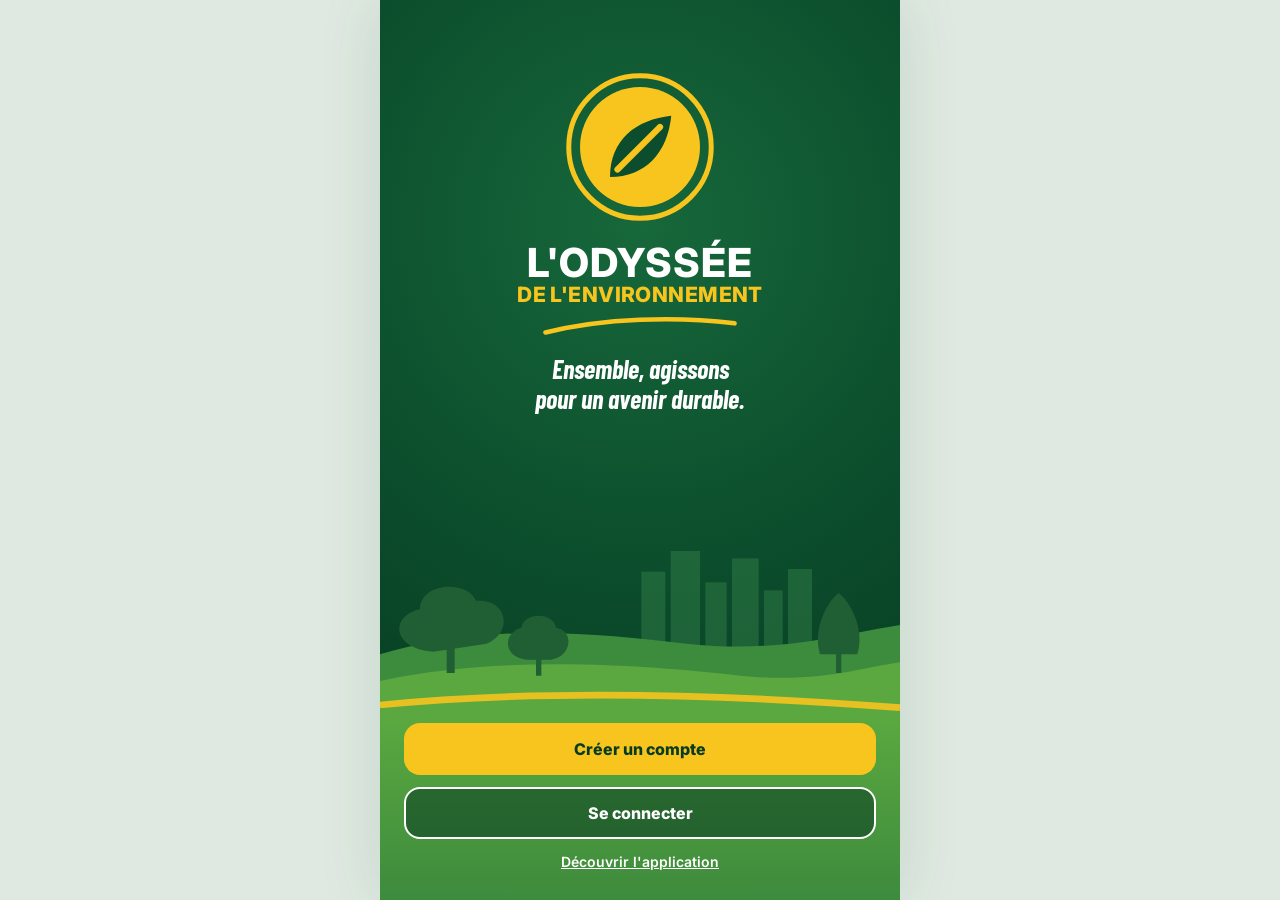
==== index.html @ a7a8e8b0 "feat: prototype complet d'Odyssée Connect (v0.9.0) Appli web installable, mode démonstration et Supa" ====
<!DOCTYPE html>
<html lang="fr">
<head>
<meta charset="utf-8">
<meta name="viewport" content="width=device-width, initial-scale=1">
<title>Odyssée Connect</title>
<meta name="description" content="La plateforme de la communauté Odyssée : événements, 10 KM de Yaoundé, actions environnementales, bénévolat, formations, impact et boutique.">
<meta name="theme-color" content="#0b4d2c">
<link rel="manifest" href="manifest.webmanifest">
<link rel="icon" href="icons/icon-192.png" type="image/png">
<link rel="apple-touch-icon" href="icons/icon-192.png">
<link rel="preconnect" href="https://fonts.googleapis.com">
<link href="https://fonts.googleapis.com/css2?family=Barlow+Condensed:ital,wght@1,700;1,800&family=Inter:wght@400;500;600;700;800&display=swap" rel="stylesheet">
<link rel="stylesheet" href="css/app.css">
</head>
<body>
<div class="app">
  <div id="bandeau-demo" class="demo" hidden></div>
  <main id="vue" tabindex="-1" aria-live="polite"></main>
  <nav class="tabs" aria-label="Navigation principale">
    <a href="#accueil" data-tab="accueil"><span class="tab-ico"><svg viewBox="0 0 24 24" fill="none" stroke="currentColor" stroke-width="2" stroke-linecap="round" stroke-linejoin="round" aria-hidden="true"><path d="m3 10 9-7 9 7v10a2 2 0 0 1-2 2H5a2 2 0 0 1-2-2z"/></svg></span>Accueil</a>
    <a href="#evenements" data-tab="evenements"><span class="tab-ico"><svg viewBox="0 0 24 24" fill="none" stroke="currentColor" stroke-width="2" stroke-linecap="round" stroke-linejoin="round" aria-hidden="true"><rect x="3" y="4" width="18" height="18" rx="2"/><path d="M16 2v4M8 2v4M3 10h18"/></svg></span>Événements</a>
    <a href="#actions" data-tab="actions"><span class="tab-ico"><svg viewBox="0 0 24 24" fill="none" stroke="currentColor" stroke-width="2" stroke-linecap="round" stroke-linejoin="round" aria-hidden="true"><path d="M11 20A7 7 0 0 1 9.8 6.1C15.5 5 17 4.5 19 2c1 2 2 4.2 2 8 0 5.5-4.8 10-10 10z"/><path d="M2 21c0-3 1.9-5.4 5.1-6"/></svg></span>Actions</a>
    <a href="#communaute" data-tab="communaute"><span class="tab-ico"><svg viewBox="0 0 24 24" fill="none" stroke="currentColor" stroke-width="2" stroke-linecap="round" stroke-linejoin="round" aria-hidden="true"><circle cx="9" cy="7" r="3"/><circle cx="17" cy="9" r="2"/><path d="M3 21a6 6 0 0 1 12 0M14 21a4 4 0 0 1 7 0"/></svg></span>Communauté</a>
    <a href="#profil" data-tab="profil"><span class="tab-ico"><svg viewBox="0 0 24 24" fill="none" stroke="currentColor" stroke-width="2" stroke-linecap="round" stroke-linejoin="round" aria-hidden="true"><circle cx="12" cy="8" r="4"/><path d="M4 21a8 8 0 0 1 16 0"/></svg></span>Profil</a>
  </nav>
</div>
<script src="js/config.js"></script>
<script>
  if (window.ODC_CONFIG && ODC_CONFIG.supabaseUrl) {
    document.write('<script src="https://cdn.jsdelivr.net/npm/@supabase/supabase-js@2.45.4/dist/umd/supabase.min.js"><\/script>');
  }
</script>
<script src="js/vendor/qrcode.min.js"></script>
<script src="js/data.js"></script>
  <script src="js/parcours.js"></script>
  <script src="js/app.js"></script>
</body>
</html>
---- css/app.css ----
/*
VOICE   : application officielle, chaleureuse et sérieuse, lisible au soleil
IDEA    : un dossard de course : bandes vert, rouge, jaune, gros chiffres
PICTURE : photo des coureurs devant le monument, compte à rebours en grand
COLOUR  : vert forêt dominant, jaune soleil en accent, rouge pour la solidarité
TYPE    : Inter, chiffres en 800 ; LAYOUT : colonne mobile, barre d'onglets en bas
*/
:root{
  color-scheme:light;
  --vert:#0b4d2c;--vert-f:#083b22;--vert-c:#e2efe5;--jaune:#f7c51e;--jaune-c:#fdf1c4;--rouge:#c62828;
  --fond:#f4f7f2;--carte:#ffffff;--ligne:#dde7df;--encre:#13241a;--doux:#4a5a50;--pale:#d5e6da;
  --r:18px;--ombre:0 8px 22px rgba(19,36,26,.10)
}
*{box-sizing:border-box;min-width:0}
html{-webkit-text-size-adjust:100%}
body{margin:0;background:#dfe9e1;color:var(--encre);font:16px/1.5 Inter,system-ui,-apple-system,"Segoe UI",Roboto,sans-serif;overflow-x:clip}
button,input,select,textarea{font:inherit;color:inherit}
a{color:var(--vert)}
img{max-width:100%;display:block}
.app{max-width:520px;margin:0 auto;min-height:100vh;min-height:100dvh;background:var(--fond);display:flex;flex-direction:column;position:relative;box-shadow:0 0 60px rgba(11,77,44,.12)}
main{flex:1;padding-bottom:96px}
.demo{background:var(--jaune);color:var(--vert-f);font-size:13px;font-weight:600;padding:8px 16px;text-align:center}
.demo button{background:none;border:0;text-decoration:underline;font-weight:700;cursor:pointer;padding:0 4px;color:inherit;min-height:0}

/* En-tête */
.entete{background:var(--vert);color:#fff;padding:14px 16px;display:flex;align-items:center;gap:12px;position:sticky;top:0;z-index:5}
.entete h1{margin:0;font-size:18px;font-weight:800;line-height:1.2;flex:1}
.entete small{display:block;color:var(--jaune);font-size:12px;font-weight:500}
.rond{width:44px;height:44px;border-radius:22px;border:0;background:rgba(255,255,255,.12);display:inline-flex;align-items:center;justify-content:center;color:#fff;text-decoration:none;cursor:pointer;flex:none}
.rond svg{width:22px;height:22px}

/* Blocs */
.pad{padding:16px}
.titre{margin:20px 16px 10px;font-size:18px;font-weight:800;line-height:1.25}
.sous{margin:-4px 16px 12px;color:var(--doux);font-size:14px}
.carte{background:var(--carte);border:1px solid var(--ligne);border-radius:var(--r);padding:14px 16px}
.pile{display:flex;flex-direction:column;gap:10px}
.grille2{display:grid;grid-template-columns:repeat(2,minmax(0,1fr));gap:10px}
.note{font-size:13px;color:var(--doux);line-height:1.45}
.info{display:flex;gap:10px;align-items:flex-start;background:var(--vert-c);border-radius:14px;padding:12px 14px;font-size:14px;line-height:1.45}
.info.j{background:var(--jaune-c);color:#4b3d00}
.info.r{background:#fde8e8;color:#7d1515}
.info svg{width:20px;height:20px;flex:none;margin-top:1px}

/* Boutons */
.btn{display:flex;align-items:center;justify-content:center;gap:8px;min-height:52px;padding:0 18px;border-radius:16px;border:0;font-weight:800;font-size:16px;text-decoration:none;cursor:pointer;background:var(--vert);color:#fff;width:100%;text-align:center}
.btn.j{background:var(--jaune);color:var(--vert-f)}
.btn.r{background:var(--rouge);color:#fff}
.btn.contour{background:transparent;border:2px solid var(--vert);color:var(--vert)}
.btn.petit{min-height:44px;font-size:14px;border-radius:12px;width:auto;padding:0 14px}
.btn[disabled]{opacity:.55;cursor:not-allowed}
.btn:focus-visible,.choix:focus-visible,.rond:focus-visible,.onglet:focus-visible,input:focus-visible,select:focus-visible{outline:3px solid var(--jaune);outline-offset:2px}

/* Accueil */
.une{margin:14px 16px 0;border-radius:22px;overflow:hidden;background:var(--vert);box-shadow:0 12px 28px rgba(11,77,44,.25)}
.une img{width:100%;height:170px;object-fit:cover;object-position:50% 28%}
.une .corps{padding:14px 16px 16px;display:flex;flex-direction:column;gap:8px;color:#fff}
.pastille{align-self:flex-start;background:var(--jaune);color:var(--vert-f);font-size:11px;font-weight:800;padding:4px 10px;border-radius:999px;text-transform:uppercase;letter-spacing:.04em}
.une h2{margin:0;font-size:24px;line-height:1.15;font-weight:800}
.une p{margin:0;color:var(--pale);font-size:14px}
.compte{display:grid;grid-template-columns:repeat(4,minmax(0,1fr));gap:6px;margin:4px 0 6px}
.compte div{background:rgba(255,255,255,.1);border-radius:12px;padding:8px 0;text-align:center}
.compte b{display:block;font-size:26px;line-height:1.05;font-weight:800;font-variant-numeric:tabular-nums}
.compte b.j{color:var(--jaune)}
.compte span{font-size:10px;font-weight:600;text-transform:uppercase;letter-spacing:.05em;color:var(--pale)}
.raccourcis{display:grid;grid-template-columns:repeat(4,minmax(0,1fr));gap:8px;padding:16px 16px 0}
.raccourcis a{display:flex;flex-direction:column;align-items:center;gap:6px;text-decoration:none;color:var(--encre);font-size:12px;font-weight:600;text-align:center}
.raccourcis span{width:58px;height:58px;border-radius:18px;background:var(--vert-c);display:flex;align-items:center;justify-content:center}
.raccourcis a:first-child span{background:var(--vert)}
.raccourcis a:last-child span{background:var(--jaune-c)}
.raccourcis svg{width:25px;height:25px}

/* Jauge */
.jauge{height:12px;border-radius:6px;background:var(--vert-c);overflow:hidden}
.jauge i{display:block;height:100%;background:var(--vert);border-radius:6px;min-width:6px;transition:width .6s}
.fonds-tete{background:var(--vert);color:#fff;padding:6px 20px 22px}
.fonds-tete .jauge{background:rgba(255,255,255,.18)}
.fonds-tete .jauge i{background:var(--jaune)}
.gros{font-size:28px;font-weight:800;letter-spacing:-.02em;font-variant-numeric:tabular-nums}

/* Distances et choix */
.choix{display:flex;align-items:center;gap:14px;width:100%;padding:12px 14px;border-radius:18px;background:var(--carte);border:2px solid var(--ligne);cursor:pointer;text-align:left}
.choix[aria-pressed=true],.choix[aria-checked=true]{border-color:var(--vert);box-shadow:0 6px 16px rgba(11,77,44,.16)}
.badge-km{width:64px;height:64px;flex:none;border-radius:16px;display:flex;align-items:center;justify-content:center;font-weight:800;font-size:18px}
.vert{background:var(--vert);color:#fff}.jaune{background:var(--jaune);color:var(--vert-f)}.rouge{background:var(--rouge);color:#fff}
.choix .txt{display:flex;flex-direction:column;gap:2px;flex:1}
.choix .txt b{font-size:15px}
.choix .txt span{font-size:13px;color:var(--doux)}
.choix .txt em{font-style:normal;font-size:13px;font-weight:700;color:var(--vert)}
.radio{width:22px;height:22px;flex:none;border-radius:11px;border:2px solid #9aa89f;background:#fff}
[aria-pressed=true] .radio,[aria-checked=true] .radio{border:7px solid var(--vert)}
.puces{display:flex;flex-wrap:wrap;gap:8px}
.puce{min-height:44px;padding:0 14px;border-radius:12px;border:2px solid var(--vert);background:#fff;color:var(--vert);font-weight:800;font-size:14px;cursor:pointer}
.puce[aria-pressed=true]{background:var(--vert);color:#fff}

/* Formulaires */
form{display:flex;flex-direction:column;gap:12px}
label.champ{display:flex;flex-direction:column;gap:5px;font-size:13px;font-weight:700}
label.champ input,label.champ select{height:48px;border:1px solid #c3d1c6;border-radius:12px;padding:0 12px;font-size:16px;font-weight:500;background:#fff;width:100%}
label.champ small{font-weight:500;color:var(--doux)}
.case{display:flex;gap:10px;align-items:flex-start;font-size:13px;line-height:1.45;color:#33433a}
.case input{width:22px;height:22px;margin:0;accent-color:var(--vert);flex:none}
.erreur{color:var(--rouge);font-size:14px;font-weight:600;min-height:0}
.erreur:empty{display:none}
.recap{display:flex;justify-content:space-between;align-items:baseline;gap:12px;font-size:15px}
.recap b{font-size:20px;font-weight:800;white-space:nowrap}
.barre-bas{position:sticky;bottom:72px;background:var(--carte);border-top:1px solid var(--ligne);padding:12px 16px;display:flex;flex-direction:column;gap:8px;z-index:3}
.etapes{display:grid;grid-template-columns:repeat(4,minmax(0,1fr));gap:6px;padding:14px 16px 0}
.etapes div{display:flex;flex-direction:column;gap:6px;font-size:11px;color:#5d6b62}
.etapes i{height:5px;border-radius:3px;background:#cfdcd2}
.etapes .ok{color:var(--vert);font-weight:800}
.etapes .ok i{background:var(--vert)}

/* Paiement */
.montant{font-size:34px;font-weight:800;letter-spacing:-.02em;font-variant-numeric:tabular-nums;white-space:nowrap}
.ref{font-family:ui-monospace,Menlo,Consolas,monospace;font-weight:800;font-size:18px;background:var(--jaune-c);padding:4px 10px;border-radius:8px;white-space:nowrap}
.op{width:48px;height:48px;flex:none;border-radius:12px;display:flex;align-items:center;justify-content:center;font-weight:800;font-size:13px;color:var(--encre)}
.op.mtn{background:#ffcb05}.op.orange{background:#ff7900}
ol.etp{margin:0;padding-left:20px;display:flex;flex-direction:column;gap:8px;font-size:15px}

/* Dossard */
.dossard-fond{background:var(--vert);padding:6px 20px 24px}
.dossard{background:#fff;border-radius:24px;overflow:hidden;box-shadow:0 16px 36px rgba(0,0,0,.25)}
.bandes{display:flex;height:8px}.bandes i{flex:1}
.dossard .corps{padding:16px 20px 20px;display:flex;flex-direction:column;align-items:center;gap:10px;text-align:center}
.numero{width:100%;border:3px solid var(--jaune);border-radius:16px;font-size:clamp(56px,18vw,78px);font-weight:800;line-height:1;padding:12px 0;letter-spacing:-.02em;font-variant-numeric:tabular-nums}
#qr{padding:10px;background:#fff;border:1px solid var(--ligne);border-radius:12px}
#qr img,#qr canvas{width:170px;height:170px}
.statut{display:inline-flex;align-items:center;gap:6px;font-size:13px;font-weight:800;padding:5px 12px;border-radius:999px}
.s-en_attente{background:var(--jaune-c);color:#6b5200}.s-paiement_declare{background:#e3f0fb;color:#1d4f80}
.s-paye,.s-valide,.s-livree,.s-payee{background:var(--vert-c);color:var(--vert)}.s-annule,.s-annulee{background:#fde8e8;color:#8a1c1c}
.s-nouvelle,.s-confirmee{background:#eef0f2;color:#33433a}

/* Boutique */
.onglets{display:grid;grid-template-columns:repeat(2,minmax(0,1fr));gap:4px;background:rgba(255,255,255,.12);border-radius:14px;padding:4px;margin:0 16px 14px}
.onglet{display:flex;align-items:center;justify-content:center;min-height:42px;border-radius:11px;color:#fff;font-weight:700;font-size:14px;text-decoration:none}
.onglet[aria-current=page]{background:#fff;color:var(--vert)}
.article{display:flex;gap:12px;align-items:center}
.vignette{width:58px;height:58px;flex:none;border-radius:14px;display:flex;align-items:center;justify-content:center}
.vignette svg{width:32px;height:32px}
.qte{display:flex;align-items:center;gap:6px}
.qte button{width:40px;height:40px;border-radius:12px;border:2px solid var(--vert);background:#fff;color:var(--vert);font-weight:800;font-size:18px;cursor:pointer}
.qte output{min-width:22px;text-align:center;font-weight:800}
.tailles{display:flex;flex-wrap:wrap;gap:6px;margin-top:8px}
.tailles button{min-width:44px;height:40px;border-radius:10px;border:2px solid #c9d6cc;background:#fff;font-weight:800;font-size:13px;cursor:pointer}
.tailles button[aria-pressed=true]{background:var(--vert);border-color:var(--vert);color:#fff}
.tag{display:inline-block;font-size:10px;font-weight:800;padding:3px 8px;border-radius:999px;text-transform:uppercase;letter-spacing:.04em;background:var(--vert);color:#fff}
.tag.ex{background:#eef0f2;color:#4a5a50}

/* Onglets du bas */
.tabs{position:fixed;bottom:0;left:0;right:0;max-width:520px;margin:0 auto;background:#fff;border-top:1px solid var(--ligne);display:grid;grid-template-columns:repeat(5,minmax(0,1fr));padding:6px 4px calc(10px + env(safe-area-inset-bottom));z-index:10}
.tabs a{display:flex;flex-direction:column;align-items:center;justify-content:center;gap:3px;min-height:52px;text-decoration:none;color:#5d6b62;font-size:11px;font-weight:600}
.tabs a[aria-current=page]{color:var(--vert);font-weight:800}
.tabs svg{width:23px;height:23px}

/* Espace organisateurs */
.stats{display:grid;grid-template-columns:repeat(2,minmax(0,1fr));gap:10px}
.stat{background:var(--carte);border:1px solid var(--ligne);border-radius:16px;padding:12px 14px}
.stat b{display:block;font-size:24px;font-weight:800;font-variant-numeric:tabular-nums;line-height:1.2}
.stat span{font-size:12px;color:var(--doux)}
.filtres{display:flex;flex-wrap:wrap;gap:8px}
.filtres select,.filtres input{height:44px;border:1px solid #c3d1c6;border-radius:12px;padding:0 10px;background:#fff;font-size:15px}
.filtres input{flex:1 1 180px}
.ligne-adm{display:flex;flex-direction:column;gap:6px}
.ligne-adm .haut{display:flex;justify-content:space-between;gap:10px;align-items:flex-start}
.ligne-adm .actions{display:flex;flex-wrap:wrap;gap:8px;margin-top:4px}
.meta{font-size:13px;color:var(--doux)}
.onglets-adm{display:flex;gap:6px;overflow-x:auto;padding:12px 16px 4px}
.onglets-adm button{flex:none;min-height:40px;padding:0 14px;border-radius:999px;border:2px solid var(--vert);background:#fff;color:var(--vert);font-weight:800;font-size:13px;cursor:pointer}
.onglets-adm button[aria-pressed=true]{background:var(--vert);color:#fff}

/* Toast */
.toast{position:fixed;left:50%;bottom:92px;transform:translateX(-50%);background:var(--encre);color:#fff;padding:12px 18px;border-radius:14px;font-size:14px;font-weight:600;z-index:20;max-width:90vw;box-shadow:var(--ombre)}
.vide{text-align:center;color:var(--doux);padding:24px 16px;font-size:14px}
.charge{opacity:.6;pointer-events:none}
@media (prefers-reduced-motion:reduce){*{transition:none!important}}
@media (min-width:560px){body{padding:0}}

/* Lot 2 : actualités, bénévoles, résultats, scan */
.lien-carte{text-decoration:none;color:inherit;display:flex;justify-content:space-between;align-items:center;gap:10px}
.lien-carte>span:last-child{color:var(--vert);font-weight:700;font-size:14px;flex:none}
.annonce p{margin:0;font-size:15px;line-height:1.5;white-space:pre-line}
.annonce.court p{display:-webkit-box;-webkit-line-clamp:3;-webkit-box-orient:vertical;overflow:hidden}
label.champ textarea{border:1px solid #c3d1c6;border-radius:12px;padding:10px 12px;font-size:16px;font-weight:500;background:#fff;width:100%;resize:vertical;font-family:inherit}
label.case.carte{align-items:flex-start}
form.filtres{flex-direction:row;flex-wrap:wrap;align-items:center}
.res{display:flex;align-items:center;gap:12px;padding:10px 14px}
.res .rang{width:40px;height:40px;flex:none;border-radius:12px;background:var(--vert-c);color:var(--vert);display:flex;align-items:center;justify-content:center;font-weight:800;font-variant-numeric:tabular-nums}
.res .temps{font-weight:800;font-size:17px;font-variant-numeric:tabular-nums;white-space:nowrap}
.s-ben-nouveau{background:var(--jaune-c);color:#6b5200}.s-ben-contacte{background:#e3f0fb;color:#1d4f80}.s-ben-retenu{background:var(--vert-c);color:var(--vert)}.s-ben-decline{background:#eef0f2;color:#4a5a50}
.scanner{position:relative;border-radius:16px;overflow:hidden;background:#000;aspect-ratio:1/1;max-width:340px;width:100%;align-self:center}
.scanner video{width:100%;height:100%;object-fit:cover;display:block}
.scanner .cadre{position:absolute;inset:18%;border:3px solid var(--jaune);border-radius:16px;box-shadow:0 0 0 999px rgba(0,0,0,.35)}
.selecteur-fonce .note{color:var(--pale)}
.selecteur-fonce .puce{background:transparent;color:#fff;border-color:rgba(255,255,255,.6)}
.selecteur-fonce .puce[aria-pressed=true]{background:var(--jaune);color:var(--vert-f);border-color:var(--jaune)}

/* Lot 3 : plateforme communautaire */
.modules{display:grid;grid-template-columns:repeat(3,minmax(0,1fr));gap:10px;padding:0 16px}
.modules a{display:flex;flex-direction:column;align-items:center;justify-content:center;gap:6px;min-height:92px;padding:10px 6px;border-radius:18px;background:var(--carte);border:1px solid var(--ligne);text-decoration:none;color:var(--encre);font-size:13px;font-weight:700;text-align:center;line-height:1.2}
.modules a span{width:44px;height:44px;border-radius:14px;display:flex;align-items:center;justify-content:center;background:var(--vert-c);color:var(--vert)}
.modules a svg{width:24px;height:24px}
.modules .m-vert span{background:var(--vert);color:#fff}
.modules .m-jaune span{background:var(--jaune);color:var(--vert-f)}
.modules .m-rouge span{background:#fde8e8;color:var(--rouge)}
.segments{display:grid;grid-auto-flow:column;grid-auto-columns:minmax(0,1fr);gap:4px;background:var(--vert-c);border-radius:14px;padding:4px}
.segments button{min-height:40px;border:0;border-radius:11px;background:transparent;color:var(--vert);font-weight:700;font-size:14px;cursor:pointer}
.segments button[aria-pressed=true]{background:var(--vert);color:#fff}
.ev,.module-ligne{display:flex;align-items:center;gap:12px;width:100%;cursor:pointer;text-decoration:none;color:inherit;font:inherit}
button.ev{text-align:left}
.v-ev{background:var(--vert-c);color:var(--vert)}
.v-action{background:var(--vert);color:var(--jaune)}
.impact-grille{display:grid;grid-template-columns:repeat(2,minmax(0,1fr));gap:10px}
.tuile{background:var(--vert-c);border-radius:18px;padding:14px;display:flex;flex-direction:column;gap:2px}
.tuile .ico{width:36px;height:36px;border-radius:12px;background:#fff;color:var(--vert);display:flex;align-items:center;justify-content:center;margin-bottom:6px}
.tuile .ico svg{width:20px;height:20px}
.tuile b{font-size:clamp(20px,6vw,26px);font-weight:800;line-height:1.1;font-variant-numeric:tabular-nums;color:var(--vert-f)}
.tuile>span:last-child{font-size:13px;color:#33433a}
.carte-vide{border:2px dashed #b9cbbd;border-radius:18px;padding:28px 18px;display:flex;flex-direction:column;align-items:center;gap:6px;text-align:center;background:#fff}
.carte-vide>span:first-child{width:52px;height:52px;border-radius:26px;background:var(--vert-c);color:var(--vert);display:flex;align-items:center;justify-content:center}
.carte-vide>span:first-child svg{width:26px;height:26px}
.legende{width:16px;height:16px;border-radius:8px;flex:none}
.l-eau{background:#2f8fd6}.l-croix{background:var(--rouge)}.l-dechets{background:var(--vert)}.l-arrivee{background:var(--jaune)}
.avatar{width:76px;height:76px;border-radius:38px;background:var(--jaune);color:var(--vert-f);display:flex;align-items:center;justify-content:center;font-size:32px;font-weight:800;border:3px solid #fff}
.badges{display:grid;grid-template-columns:repeat(auto-fill,minmax(130px,1fr));gap:8px}
.badge{border:1px solid var(--ligne);border-radius:14px;padding:10px;display:flex;flex-direction:column;gap:2px;opacity:.55}
.badge span{width:30px;height:30px;border-radius:15px;background:#eef0f2;color:#5d6b62;display:flex;align-items:center;justify-content:center}
.badge span svg{width:16px;height:16px}
.badge b{font-size:13px}.badge small{font-size:12px;color:var(--doux);line-height:1.3}
.badge.ok{opacity:1;border-color:var(--jaune);background:var(--jaune-c)}
.badge.ok span{background:var(--vert);color:#fff}
.attestation{background:#fff;border:2px solid var(--jaune);border-radius:20px;overflow:hidden}
.choix.reponse{min-height:56px}
.choix.reponse.bonne{border-color:var(--vert);background:var(--vert-c)}
.choix.reponse.fausse{border-color:var(--rouge);background:#fde8e8}
.choix[disabled]{cursor:default}
.lien-simple{display:flex;justify-content:space-between;gap:10px;width:100%;background:none;border:0;border-top:1px solid var(--ligne);padding:10px 0 0;font:inherit;color:inherit;text-align:left;cursor:pointer}
.s-par-inscrit{background:#eef0f2;color:#33433a}.s-par-present{background:var(--vert-c);color:var(--vert)}.s-par-absent{background:var(--jaune-c);color:#6b5200}.s-par-annule{background:#fde8e8;color:#8a1c1c}
.s-cand-nouveau{background:var(--jaune-c);color:#6b5200}.s-cand-en_cours{background:#e3f0fb;color:#1d4f80}.s-cand-accepte{background:var(--vert-c);color:var(--vert)}.s-cand-refuse{background:#eef0f2;color:#4a5a50}
fieldset.carte legend{color:var(--vert)}
.carte>span>svg{width:20px;height:20px;flex:none}

/* Lot 4 : design des maquettes (ouverture, accueil, onglets) */
.tabs a .tab-ico{width:44px;height:34px;border-radius:17px;display:flex;align-items:center;justify-content:center}
.tabs a[aria-current=page] .tab-ico{background:var(--vert);color:#fff;width:48px;height:36px}
.tabs a[aria-current=page] .tab-ico svg{width:22px;height:22px}
body.plein-ecran .tabs,body.plein-ecran #bandeau-demo{display:none!important}
body.plein-ecran main{padding-bottom:0}

.barre-acc{background:var(--vert);color:#fff;display:grid;grid-template-columns:44px 1fr 44px;align-items:center;gap:8px;padding:10px 12px;position:sticky;top:0;z-index:5}
.barre-acc h1{margin:0;text-align:center;font-size:19px;font-weight:800}
.rond-clair{width:44px;height:44px;border-radius:22px;display:flex;align-items:center;justify-content:center;color:#fff;position:relative}
.rond-clair svg{width:24px;height:24px}
.pastille-rouge{position:absolute;top:9px;right:10px;width:9px;height:9px;border-radius:5px;background:var(--rouge);border:2px solid var(--vert)}

.hero-acc{position:relative;background:var(--vert)}
.hero-acc img{width:100%;height:230px;object-fit:cover;object-position:50% 20%}
.hero-bas{position:relative;margin-top:-58px;padding:0 16px 14px}
.hero-courbe{position:absolute;left:0;right:0;top:0;width:100%;height:60px}
.hero-titre{position:relative;display:flex;align-items:flex-end;justify-content:flex-end;gap:6px;padding-top:26px}
.hero-coureur{width:104px;height:78px;flex:none;margin-right:auto}
.hero-titre p{margin:0;display:flex;flex-direction:column;align-items:flex-end;font-family:"Barlow Condensed","Arial Narrow",Inter,sans-serif;font-style:italic;color:#fff;line-height:.92;text-shadow:0 2px 0 rgba(0,0,0,.18)}
.t-grand{font-size:44px;font-weight:800;letter-spacing:.01em}
.t-moyen{font-size:30px;font-weight:700}
.hero-tag{position:relative;margin:8px 0 0;text-align:center;color:#fff;font-weight:700;font-size:15px}
.hero-tag i{font-style:normal;color:var(--jaune);margin:0 4px}

.tuiles{display:grid;grid-template-columns:repeat(3,minmax(0,1fr));gap:10px;padding:16px 16px 0}
.tuiles a{display:flex;flex-direction:column;align-items:center;justify-content:center;gap:6px;min-height:96px;padding:12px 6px;border-radius:16px;text-decoration:none;color:var(--vert-f);font-size:12.5px;font-weight:700;text-align:center;line-height:1.2}
.tuiles a span{color:var(--vert)}
.tuiles svg{width:30px;height:30px}
.tuiles .t1{background:#e3f1e6}.tuiles .t2{background:#e7f3dc}.tuiles .t3{background:#fdf1c4}
.tuiles .t4{background:#dcf0ec}.tuiles .t5{background:#ece7f7}.tuiles .t6{background:#e3f1e6}
.tuiles .t3 span{color:#7a5b00}.tuiles .t5 span{color:#5b3f99}
.tous-services{display:block;text-align:right;padding:8px 18px 0;font-size:14px;font-weight:700;text-decoration:none}
.prochain{display:flex;align-items:center;gap:12px;text-decoration:none;color:inherit;padding:10px 12px}
.prochain b{font-size:15px}
.prochain span{font-size:13px}
.vignette-course{width:56px;height:56px;flex:none;border-radius:12px;background:linear-gradient(160deg,var(--vert) 60%,var(--jaune) 60%);color:#fff;display:flex;align-items:center;justify-content:center}
.vignette-course svg{width:30px;height:30px}
.j-moins{background:var(--jaune);color:var(--vert-f);font-weight:800;font-size:12px!important;padding:4px 8px;border-radius:999px;white-space:nowrap}
.chevron{color:var(--vert);font-size:26px;line-height:1}

.ouverture{min-height:100vh;min-height:100dvh;background:radial-gradient(120% 70% at 50% 25%,#17683b 0%,#0b4d2c 55%,#083b22 100%);color:#fff;display:flex;flex-direction:column;position:relative;overflow:hidden}
.ouv-haut{display:flex;flex-direction:column;align-items:center;text-align:center;padding:72px 24px 0}
.ouv-logo{width:150px;height:150px}
.ouv-haut h1{margin:20px 0 0;display:flex;flex-direction:column;line-height:1.05}
.ouv-haut h1 span{font-size:40px;font-weight:800;letter-spacing:.02em}
.ouv-haut h1 small{font-size:21px;font-weight:800;color:var(--jaune);letter-spacing:.02em}
.ouv-trait{width:200px;height:22px;margin-top:10px}
.ouv-slogan{margin:16px 0 0;font-family:"Barlow Condensed","Arial Narrow",Inter,sans-serif;font-style:italic;font-weight:700;font-size:26px;line-height:1.15}
.ouv-paysage{width:100%;height:170px;margin-top:auto;display:block}
.ouv-boutons{background:#3d8b3d;background:linear-gradient(#5aa83f,#3d8b3d);padding:4px 24px calc(28px + env(safe-area-inset-bottom));display:flex;flex-direction:column;gap:12px;margin-top:-2px}
.ouv-contour{background:rgba(8,59,34,.55);border:2px solid #fff;color:#fff}
.ouv-passer{color:#fff;text-align:center;font-size:14px;font-weight:600}

/* Lot 5 : tous les écrans au design des maquettes */
.entete{justify-content:flex-start}
.entete h1{text-align:center;padding-right:44px}
.titre-centre{margin:8px 0 2px;text-align:center;font-size:18px;font-weight:800}
.titre-form{margin:6px 0 0;font-size:16px;font-weight:800}
.btn.vert-fonce{background:linear-gradient(#11703f,#0b4d2c);color:#fff;border-radius:26px}
.btn.clair{background:var(--vert-c);color:var(--vert);border:1px solid #b9d6c0;border-radius:26px}
.btn svg{width:20px;height:20px;flex:none}

.etapes2{list-style:none;margin:0;padding:16px 16px 4px;display:grid;grid-template-columns:repeat(4,minmax(0,1fr));position:relative}
.etapes2 li{display:flex;flex-direction:column;align-items:center;gap:4px;font-size:11px;color:#5d6b62;position:relative;text-align:center}
.etapes2 li::before{content:"";position:absolute;top:13px;left:-50%;width:100%;height:2px;background:#cfdcd2;z-index:0}
.etapes2 li:first-child::before{display:none}
.etapes2 li.fait::before,.etapes2 li.actuel::before{background:var(--vert)}
.etapes2 li span{position:relative;z-index:1;width:28px;height:28px;border-radius:14px;border:2px solid #b9c7bd;background:#fff;display:flex;align-items:center;justify-content:center;font-weight:800;font-size:13px;color:#5d6b62}
.etapes2 li.actuel{color:var(--vert);font-weight:800}
.etapes2 li.actuel span,.etapes2 li.fait span{background:var(--vert);border-color:var(--vert);color:#fff}

.ico-champ{flex-direction:row!important;align-items:flex-end;gap:10px!important}
.ico-champ .i{width:26px;height:48px;display:flex;align-items:center;color:#33433a;flex:none}
.ico-champ .i svg{width:22px;height:22px}
.radios{display:flex;gap:22px;font-weight:600;font-size:15px;min-height:40px;align-items:center}
.radios label{display:flex;align-items:center;gap:6px}
.radios input{width:20px;height:20px;accent-color:var(--vert);margin:0}

.dist-ligne{display:flex;align-items:center;gap:12px;width:100%;min-height:64px;padding:10px 14px;border-radius:14px;border:2px solid transparent;cursor:pointer;font:inherit;color:var(--encre)}
.dist-ligne b{font-size:15px}.dist-ligne span{font-size:12.5px;color:#33433a}
.dist-ligne.on{border-color:var(--c)}
.dist-ico{width:34px;height:34px;flex:none}.dist-ico svg{width:34px;height:34px}
.radio-o{width:22px;height:22px;flex:none;border-radius:11px;border:2px solid #7d8c82;background:#fff}
.radio-o.on{border:6px solid var(--c,var(--vert))}
.tailles-ins{display:grid;grid-template-columns:repeat(6,minmax(0,1fr));gap:6px}
.tailles-ins button{min-height:44px;border-radius:10px;border:1px solid #c9d6cc;background:#fff;font-weight:800;cursor:pointer}
.tailles-ins button[aria-checked=true]{background:var(--vert);border-color:var(--vert);color:#fff}

.frais{background:var(--vert-c);border-radius:14px;padding:14px;text-align:center;display:flex;flex-direction:column;gap:2px}
.frais span{font-size:34px;font-weight:800;color:var(--vert-f);font-variant-numeric:tabular-nums}
.frais small{color:var(--doux)}
.moyen{display:flex;align-items:center;gap:12px;padding:12px 14px;border-radius:14px;border:1px solid var(--ligne);background:#fff}
.moyen.actif{background:var(--jaune-c);border:2px solid var(--jaune)}
.moyen.bientot{opacity:.55}
.moyen b{font-size:15px}.moyen span{font-size:13px;color:var(--doux)}
.m-ico{width:32px;height:32px;flex:none;color:var(--encre);display:flex;align-items:center;justify-content:center}.m-ico svg{width:26px;height:26px}
.moyen .radio-o.on{border-color:var(--vert)}
.ops{display:grid;grid-template-columns:repeat(2,minmax(0,1fr));gap:8px}
.op-choix{display:flex;align-items:center;gap:8px;padding:8px;border-radius:12px;border:2px solid var(--ligne);background:#fff;font:inherit;font-size:13px;font-weight:700;cursor:pointer;min-height:52px}
.op-choix[aria-checked=true]{border-color:var(--vert);background:var(--vert-c)}
.op-choix .op{width:36px;height:36px;font-size:11px}

.bravo{position:relative;text-align:center;display:flex;flex-direction:column;align-items:center;gap:4px;padding-top:6px}
.confettis{position:absolute;top:0;left:0;width:100%;height:70px}
.bravo-ok{position:relative;width:58px;height:58px;border-radius:29px;background:var(--vert);color:#fff;display:flex;align-items:center;justify-content:center;margin-top:12px}
.bravo-ok svg{width:30px;height:30px}
.bravo h2{margin:6px 0 0;font-size:26px;font-weight:800}
.bravo p{margin:0;font-size:16px;line-height:1.35}
.recap-liste{background:#f0f4f1;border-radius:14px;padding:4px 14px;display:flex;flex-direction:column}
.recap-liste span{display:flex;align-items:center;gap:12px;padding:10px 0;border-bottom:1px solid #dde7df;font-size:15px}
.recap-liste span:last-child{border-bottom:0}
.recap-liste svg{width:20px;height:20px;flex:none;color:var(--vert)}

.dossard2{position:relative;background:#fff;border-radius:22px;border:1px solid var(--ligne);box-shadow:var(--ombre);padding:22px 18px 60px;display:flex;flex-direction:column;align-items:center;gap:8px;text-align:center;overflow:hidden}
.d2-logo{display:flex;align-items:center;gap:10px;text-align:left}
.d2-logo b{display:block;color:var(--vert);font-size:22px;letter-spacing:.02em;line-height:1}
.d2-logo small{color:#c9a400;font-weight:800;font-size:11px;letter-spacing:.03em}
.d2-numero{width:100%;margin-top:6px;border:5px solid var(--jaune);border-radius:16px;font-size:clamp(64px,22vw,88px);font-weight:800;line-height:1.1;letter-spacing:-.02em;font-variant-numeric:tabular-nums}
.d2-nom{font-size:20px}.d2-dist{color:#33433a}
.d2-note{font-size:14px;color:#33433a}
.d2-bandes{position:absolute;left:0;right:0;bottom:0;width:100%;height:46px}
#qr img,#qr canvas{width:170px;height:170px}

.grille-produits{display:grid;grid-template-columns:repeat(2,minmax(0,1fr));gap:12px;padding:16px}
.produit{background:#fff;border:1px solid var(--ligne);border-radius:16px;padding:10px;display:flex;flex-direction:column;gap:6px}
.p-visuel{background:#f0f4f1;border-radius:12px;aspect-ratio:1/.85;display:flex;align-items:center;justify-content:center}
.p-visuel svg{width:78%;height:78%}
.produit>b{font-size:14px;text-align:center;line-height:1.25}
.p-bas{display:flex;align-items:center;justify-content:space-between;gap:6px}
.p-bas>span:first-child{font-weight:800;font-size:13px;color:var(--vert-f)}
.p-panier{width:40px;height:40px;border-radius:12px;border:0;background:var(--vert);color:#fff;display:flex;align-items:center;justify-content:center;cursor:pointer}
.p-panier svg{width:20px;height:20px}
.petit-qte button{width:32px;height:32px;border-radius:10px;font-size:16px}
.produit .tailles{margin-top:2px;gap:4px}.produit .tailles button{min-width:34px;height:32px;font-size:12px}

.onglets-dist{display:grid;grid-template-columns:repeat(3,minmax(0,1fr));gap:6px}
.onglets-dist button{min-height:44px;border-radius:10px;border:1px solid var(--ligne);background:#f0f4f1;font-weight:800;font-size:15px;cursor:pointer;color:var(--encre)}
.onglets-dist button[aria-pressed=true].od-vert{background:var(--vert);color:#fff;border-color:var(--vert)}
.onglets-dist button[aria-pressed=true].od-jaune{background:var(--jaune);color:var(--vert-f);border-color:var(--jaune)}
.onglets-dist button[aria-pressed=true].od-rouge{background:var(--rouge);color:#fff;border-color:var(--rouge)}
.cl{padding:4px 12px}
.cl-ligne{display:flex;align-items:center;gap:12px;padding:10px 4px;border-bottom:1px solid #e6ece7}
.cl-ligne:last-child{border-bottom:0}
.cl-ligne.moi{background:var(--jaune-c);border-radius:10px;padding:10px 8px;border:1px solid var(--jaune)}
.cl-nom{flex:1;display:flex;flex-direction:column;font-weight:800;font-size:16px}
.cl-nom small{font-weight:500;color:var(--doux);font-size:12px}
.cl-temps{font-weight:800;font-variant-numeric:tabular-nums;font-size:16px}
.rang-num{width:30px;text-align:center;font-weight:800}
.medaille{width:30px;height:30px;border-radius:15px;display:flex;align-items:center;justify-content:center;font-weight:800;font-size:13px;color:#fff}
.m1{background:#d4a514}.m2{background:#9aa5ad}.m3{background:#c0713a}
.cl-sep{height:10px}

.ev-banniere{display:flex;flex-direction:column;padding:0;overflow:hidden;width:100%;cursor:pointer;font:inherit;color:inherit;text-align:left}
.ev-img{width:100%;height:130px;object-fit:cover;display:flex}
.ev-motif{align-items:center;justify-content:center}
.ev-motif svg{width:46px;height:46px}
.ev-texte{display:flex;align-items:center;gap:10px;padding:10px 14px}
.ev-texte b{font-size:16px}.ev-texte span{font-size:13px}
.ev-vignette{width:76px;height:64px;border-radius:10px;object-fit:cover;flex:none;display:flex}
.ev-vignette svg{width:30px;height:30px}

.imp-ligne{display:flex;align-items:center;gap:14px;background:var(--vert-c);border-radius:14px;padding:12px 14px}
.imp-ico{width:46px;height:46px;flex:none;border-radius:12px;background:#d2e8d8;color:var(--vert);display:flex;align-items:center;justify-content:center}
.imp-ico svg{width:28px;height:28px}
.imp-ligne b{font-size:24px;font-weight:800;color:var(--vert-f);font-variant-numeric:tabular-nums;line-height:1.1}
.imp-ligne span{font-size:14px;color:#33433a}
.imp-petits{display:grid;grid-template-columns:repeat(auto-fit,minmax(130px,1fr));gap:8px}
.imp-petits div{background:#fff;border:1px solid var(--ligne);border-radius:12px;padding:8px 10px;display:flex;flex-direction:column}
.imp-petits b{font-size:17px;font-variant-numeric:tabular-nums}.imp-petits span{font-size:12px;color:var(--doux)}
.foret{width:100%;height:90px;display:block;margin-top:4px}

.carte-parcours{position:relative;border-radius:16px;overflow:hidden;height:250px;border:1px solid var(--ligne)}
.carte-parcours>svg{position:absolute;inset:0;width:100%;height:100%}
.cp-voile{position:absolute;inset:20px 20px 64px;background:rgba(255,255,255,.88);border-radius:14px;display:flex;flex-direction:column;align-items:center;justify-content:center;gap:4px;text-align:center;padding:10px}
.cp-voile span{color:var(--vert)}.cp-voile span svg{width:30px;height:30px}
.cp-voile small{color:var(--doux);font-size:13px}
.cp-legende{position:absolute;left:10px;right:10px;bottom:10px;background:rgba(19,36,26,.85);color:#fff;border-radius:10px;padding:6px 10px;display:flex;flex-wrap:wrap;gap:4px 12px;font-size:12px}
.cp-legende span{display:flex;align-items:center;gap:5px}.cp-legende i{width:10px;height:10px;border-radius:5px;display:inline-block}
.cp-stats{display:grid;grid-template-columns:repeat(3,minmax(0,1fr));gap:8px;text-align:center}
.cp-stats div{display:flex;flex-direction:column;align-items:center;gap:2px}
.cp-stats svg{width:22px;height:22px;color:var(--vert)}
.cp-stats b{font-size:17px}.cp-stats span{font-size:12px;color:var(--doux)}

.profil-tete{background:var(--vert);position:relative;padding-bottom:58px}
.profil-vague{position:absolute;left:0;right:0;bottom:-38px;width:100%;height:40px}
.profil-id{display:flex;flex-direction:column;align-items:center;gap:4px;margin-top:-58px;position:relative;text-align:center;padding:0 16px}
.avatar2{position:relative;width:104px;height:104px;border-radius:52px;border:4px solid #fff;background:var(--jaune);box-shadow:var(--ombre);cursor:pointer;display:flex;align-items:center;justify-content:center}
.avatar2 img{width:100%;height:100%;border-radius:50px;object-fit:cover}
.avatar2>span:first-child{font-size:40px;font-weight:800;color:var(--vert-f)}
.crayon{position:absolute;right:-2px;bottom:2px;width:32px;height:32px;border-radius:16px;background:var(--vert);color:#fff;border:3px solid #fff;display:flex;align-items:center;justify-content:center}
.crayon svg{width:14px;height:14px}
.profil-id b{font-size:22px;margin-top:4px}
.profil-id>span{color:#33433a}
.menu-profil{background:#fff;border:1px solid var(--ligne);border-radius:16px;display:flex;flex-direction:column;overflow:hidden}
.menu-profil a{display:flex;align-items:center;gap:14px;padding:14px 16px;border-bottom:1px solid #e6ece7;text-decoration:none;color:var(--encre);font-size:16px;font-weight:600;min-height:52px}
.menu-profil a:last-child{border-bottom:0}
.mp-ico{width:24px;height:24px;color:var(--vert);flex:none}.mp-ico svg{width:24px;height:24px}
.menu-profil .chevron{margin-left:auto}

@media print{
  body *{visibility:hidden!important}
  #dossard-imprimable,#dossard-imprimable *{visibility:visible!important}
  #dossard-imprimable{position:absolute;left:0;top:0;width:100%;box-shadow:none;border:0}
  .tabs,.demo{display:none!important}
}
fieldset.ico-champ{align-items:center}
fieldset.ico-champ .i{height:auto}
.ev-img.ev-motif svg{width:60px;height:60px}
img.hero-coureur{width:118px;height:auto;margin-bottom:-4px}
.vignette-course{background:var(--vert)}
.vignette-course img{width:44px;height:auto}
img.dist-ico{width:40px;height:auto;object-fit:contain}
.modules .m-jaune span{background:#fff6d6}
.modules img.m-coureur{width:34px;height:auto}

/* Lot 6 : carte interactive et fil d'actualité */
.couches{display:flex;gap:8px;overflow-x:auto;padding:12px 16px 4px;scrollbar-width:none}
.couches button{flex:none;display:flex;align-items:center;gap:6px;min-height:38px;padding:0 12px;border-radius:999px;border:1px solid var(--ligne);background:#fff;font:inherit;font-size:13px;font-weight:700;color:#5d6b62;cursor:pointer}
.couches button i{width:10px;height:10px;border-radius:5px;background:#c9d1cc}
.couches button[aria-pressed=true]{border-color:var(--c);color:var(--encre)}
.couches button[aria-pressed=true] i{background:var(--c)}
.carte-boite{position:relative;margin:8px 16px 0;border-radius:18px;overflow:hidden;border:1px solid var(--ligne);box-shadow:var(--ombre)}
.carte-zone{height:min(56vh,420px);background:#e8efe3}
.carte-zone .plan{width:100%;height:100%;display:block}
.repere-svg{cursor:pointer}
.badge-simu{position:absolute;top:10px;left:10px;z-index:500;background:var(--jaune);color:var(--vert-f);font-size:11px;font-weight:800;padding:4px 10px;border-radius:999px;text-transform:uppercase;letter-spacing:.04em}
.repere span{display:flex;width:34px;height:34px;border-radius:17px 17px 17px 4px;transform:rotate(-45deg);align-items:center;justify-content:center;border:2px solid #fff;box-shadow:0 2px 6px rgba(0,0,0,.3)}
.repere span svg{width:16px;height:16px;color:#fff;transform:rotate(45deg)}
.pastille-carte{width:44px;height:44px;flex:none;border-radius:12px;display:flex;align-items:center;justify-content:center;color:#fff}
.pastille-carte svg{width:22px;height:22px}
.suivi-on{border-color:var(--rouge)}
.point-vivant{display:inline-block;width:10px;height:10px;border-radius:5px;background:var(--rouge);margin-right:4px;animation:pulse 1.4s infinite}
@keyframes pulse{50%{opacity:.3}}

.cats{display:flex;gap:8px;overflow-x:auto;padding:12px 16px;scrollbar-width:none;background:#fff;border-bottom:1px solid var(--ligne)}
.cats button{flex:none;min-height:36px;padding:0 14px;border-radius:999px;border:1px solid var(--ligne);background:#f0f4f1;font:inherit;font-size:13px;font-weight:700;color:var(--encre);cursor:pointer}
.cats button[aria-pressed=true]{background:var(--vert);border-color:var(--vert);color:#fff}
.fil-liste{padding:12px 0;gap:12px}
.publier-cta{display:flex;align-items:center;gap:10px;margin:0 16px;padding:10px 12px;background:#fff;border:1px solid var(--ligne);border-radius:999px;text-decoration:none;color:var(--doux);font-size:14px}
.publier-cta svg{width:22px;height:22px;color:var(--vert);margin-left:auto}
.pub{background:#fff;border-top:1px solid var(--ligne);border-bottom:1px solid var(--ligne)}
.pub-tete{display:flex;align-items:center;gap:10px;padding:10px 14px}
.pub-av{width:38px;height:38px;flex:none;border-radius:19px;background:var(--vert);color:var(--jaune);display:flex;align-items:center;justify-content:center;font-weight:800}
.pub-cat{background:var(--vert-c);color:var(--vert)}
.pub-attente{display:flex;align-items:center;gap:6px;background:var(--jaune-c);color:#6b5200;font-size:13px;font-weight:600;padding:8px 14px}
.pub-attente svg{width:16px;height:16px;flex:none}
.pub-photo{width:100%;max-height:520px;object-fit:cover;background:#eef2ef}
.pub-actions{display:flex;align-items:center;gap:4px;padding:6px 8px 0}
.pub-actions button{display:flex;align-items:center;gap:5px;min-height:44px;min-width:44px;padding:0 8px;border:0;background:none;font:inherit;font-weight:700;color:var(--encre);cursor:pointer}
.pub-actions svg{width:24px;height:24px}
.pub-actions .pub-signaler{margin-left:auto;color:#8a968e}
.pub-actions .pub-signaler svg{width:20px;height:20px}
.pub-texte{margin:4px 14px 0;font-size:15px;line-height:1.45}
.pub-lieu{display:flex;align-items:center;gap:4px;margin:4px 14px 0;color:var(--doux);font-size:13px}
.pub-lieu svg{width:14px;height:14px}
.pub-coms{margin:8px 14px 0;padding:8px 0;border-top:1px solid #e6ece7;display:flex;flex-direction:column;gap:6px}
.pub-coms p{margin:0;font-size:14px}
.pub>:last-child{margin-bottom:12px}
.com-form{flex-direction:row!important;flex-wrap:wrap;gap:8px!important}
.com-form input{flex:1;min-height:44px;border:1px solid #c3d1c6;border-radius:22px;padding:0 14px;font-size:15px}
.photo-choix{border-radius:16px;overflow:hidden;background:#fff;border:2px dashed #b9cbbd;aspect-ratio:4/3;display:flex;align-items:center;justify-content:center}
.photo-choix img{width:100%;height:100%;object-fit:cover}
.photo-vide{display:flex;flex-direction:column;align-items:center;gap:4px;color:var(--doux);text-align:center}
.photo-vide svg{width:40px;height:40px;color:var(--vert)}
.btn.fichier{cursor:pointer}
.bande-photos{display:flex;gap:10px;overflow-x:auto;padding:0 16px 4px;scroll-snap-type:x mandatory;scrollbar-width:none}
.bande-photos a{flex:none;width:132px;scroll-snap-align:start;text-decoration:none;color:var(--encre);font-size:12px;font-weight:700}
.bande-photos img{width:132px;height:132px;object-fit:cover;border-radius:14px;display:block;margin-bottom:4px}

.etapes-tr{list-style:none;margin:0;padding:0 0 0 6px;display:flex;flex-direction:column}
.etapes-tr li{display:flex;gap:12px;padding:8px 0 8px 14px;border-left:3px solid #f7c51e;position:relative}
.etapes-tr li::before{content:"";position:absolute;left:-8px;top:12px;width:13px;height:13px;border-radius:50%;background:#fff;border:3px solid #0b4d2c}
.etapes-tr li.dep::before{background:#0b4d2c}.etapes-tr li.arr::before{background:#c62828;border-color:#c62828}
.km-tr{flex:none;width:66px;white-space:nowrap;font-weight:800;color:#0b4d2c;font-variant-numeric:tabular-nums}
.trace-reel .cp-legende{color:#13241a;display:flex;flex-wrap:wrap;gap:6px 12px;padding:8px 10px;background:#fff;font-size:12px}
.trace-reel .cp-legende i{display:inline-block;width:10px;height:10px;border-radius:50%;margin-right:5px;vertical-align:-1px}
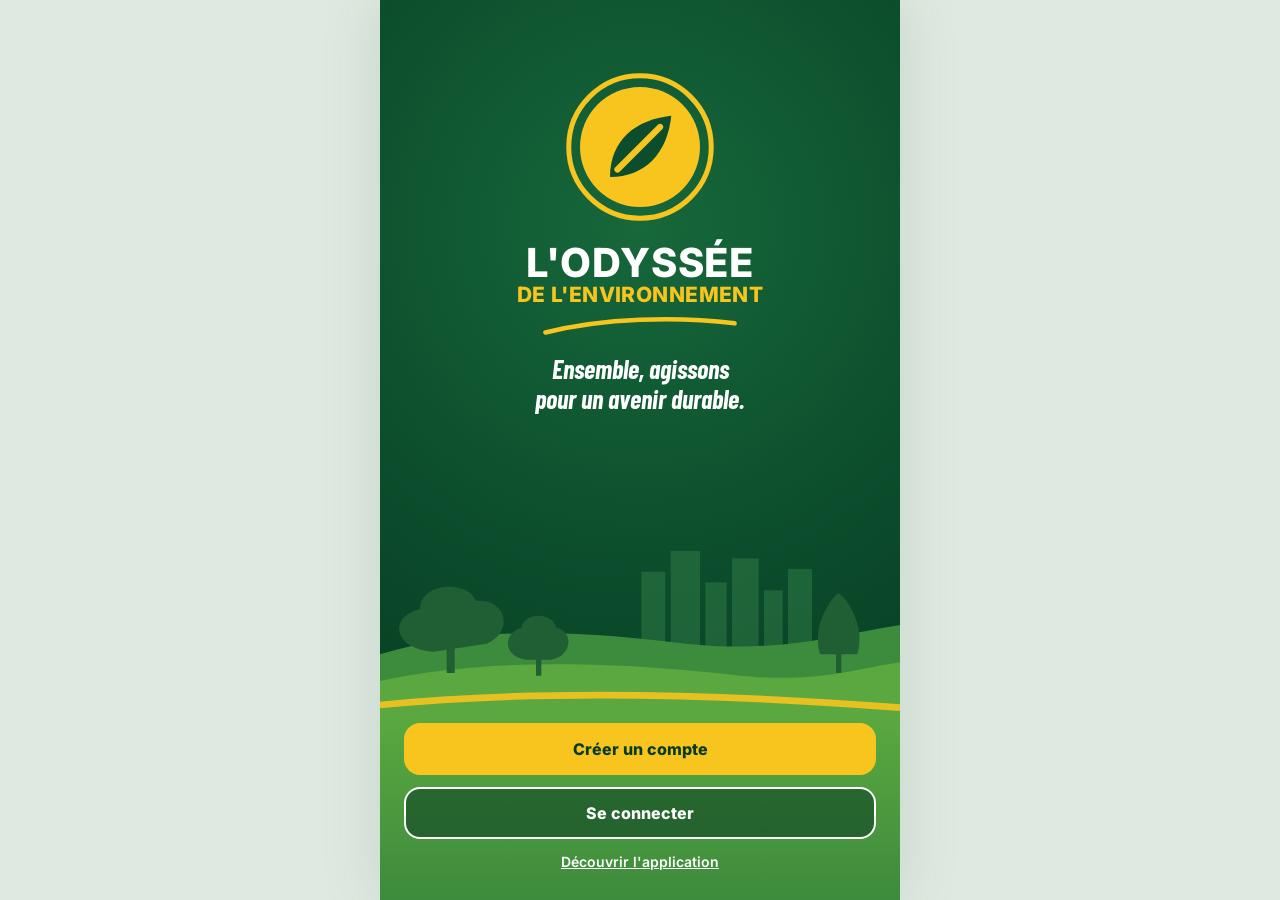
==== commit 3535f629: "perf: chargement plus léger sur mobile (Cameroun) - Polices servies depuis le site (plus de Google F" ====
--- a/index.html
+++ b/index.html
@@ -9,8 +9,8 @@
 <link rel="manifest" href="manifest.webmanifest">
 <link rel="icon" href="icons/icon-192.png" type="image/png">
 <link rel="apple-touch-icon" href="icons/icon-192.png">
-<link rel="preconnect" href="https://fonts.googleapis.com">
-<link href="https://fonts.googleapis.com/css2?family=Barlow+Condensed:ital,wght@1,700;1,800&family=Inter:wght@400;500;600;700;800&display=swap" rel="stylesheet">
+<link rel="preload" href="css/polices/inter-latin.woff2" as="font" type="font/woff2" crossorigin>
+<link rel="stylesheet" href="css/polices.css">
 <link rel="stylesheet" href="css/app.css">
 </head>
 <body>
@@ -28,7 +28,7 @@
 <script src="js/config.js"></script>
 <script>
   if (window.ODC_CONFIG && ODC_CONFIG.supabaseUrl) {
-    document.write('<script src="https://cdn.jsdelivr.net/npm/@supabase/supabase-js@2.45.4/dist/umd/supabase.min.js"><\/script>');
+    document.write('<script src="js/vendor/supabase/supabase.min.js"><\/script>'); // version 2.45.4, servie depuis le site
   }
 </script>
 <script src="js/vendor/qrcode.min.js"></script>
--- a/css/polices.css
+++ b/css/polices.css
@@ -0,0 +1,4 @@
+/* Polices servies depuis le site (pas de Google Fonts : moins d'allers-retours depuis le Cameroun) */
+@font-face{font-family:Inter;font-style:normal;font-display:swap;font-weight:100 900;src:url(polices/inter-latin.woff2) format("woff2-variations"),url(polices/inter-latin.woff2) format("woff2");unicode-range:U+0000-00FF,U+0131,U+0152-0153,U+02BB-02BC,U+02C6,U+02DA,U+02DC,U+0304,U+0308,U+0329,U+2000-206F,U+20AC,U+2122,U+2191,U+2193,U+2212,U+2215,U+FEFF,U+FFFD}
+@font-face{font-family:"Barlow Condensed";font-style:italic;font-display:swap;font-weight:700;src:url(polices/barlow-condensed-700-italic.woff2) format("woff2");unicode-range:U+0000-00FF,U+0131,U+0152-0153,U+02BB-02BC,U+02C6,U+02DA,U+02DC,U+0304,U+0308,U+0329,U+2000-206F,U+20AC,U+2122,U+2191,U+2193,U+2212,U+2215,U+FEFF,U+FFFD}
+@font-face{font-family:"Barlow Condensed";font-style:italic;font-display:swap;font-weight:800;src:url(polices/barlow-condensed-800-italic.woff2) format("woff2");unicode-range:U+0000-00FF,U+0131,U+0152-0153,U+02BB-02BC,U+02C6,U+02DA,U+02DC,U+0304,U+0308,U+0329,U+2000-206F,U+20AC,U+2122,U+2191,U+2193,U+2212,U+2215,U+FEFF,U+FFFD}
